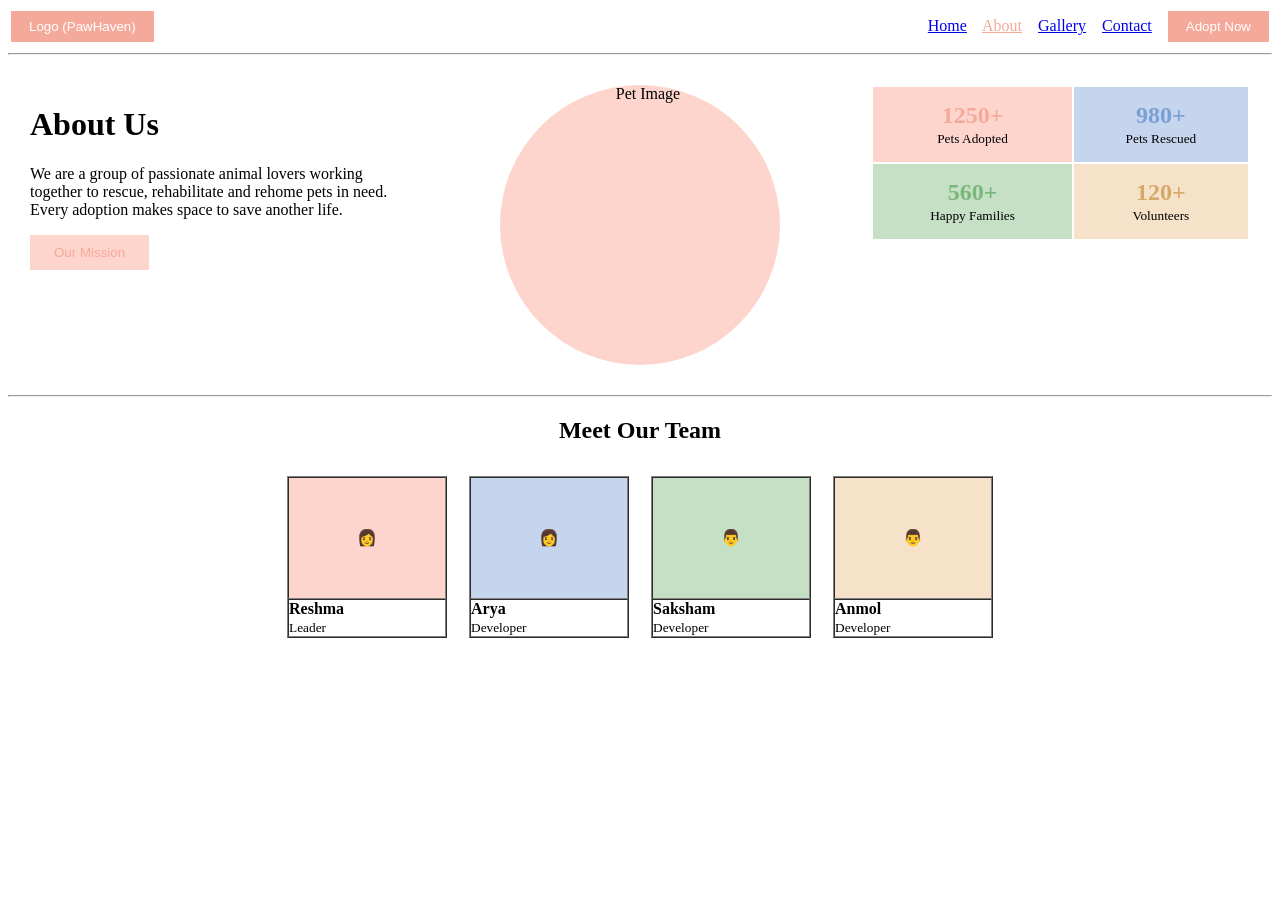
==== about.html @ 7b55bd66 "Created about us page HTML structure and built navigation bar" ====
<!DOCTYPE html>
<html lang="en">
<head>
  <title>PawHaven - About Us</title>
  
</head>
<body>

  <table width="100%" border="0">
    <tr>
      <td><button style="background:#f5a99a;color:white;border:none;padding:8px 18px;">Logo (PawHaven)</button></td>
      <td align="right">
        <a href="#">Home</a> &nbsp;&nbsp;
        <a href="#" style="color:#f5a99a;">About</a> &nbsp;&nbsp;
        <a href="#">Gallery</a> &nbsp;&nbsp;
        <a href="#">Contact</a> &nbsp;&nbsp;
        <button style="background:#f5a99a;color:white;border:none;padding:8px 18px;">Adopt Now</button>
      </td>
    </tr>
  </table>

  <hr>

  <table width="100%" border="0" cellpadding="20">
    <tr valign="top">

      <td width="33%">
        <h1>About Us</h1>
        <p>We are a group of passionate animal lovers working together to rescue, rehabilitate and rehome pets in need. Every adoption makes space to save another life.</p>
        <button style="background:#fdd5cc;color:#f5a99a;border:none;padding:10px 24px;">Our Mission</button>
      </td>

      <td width="33%" align="center">
        <img src="" alt="Pet Image" width="280" height="280"
          style="border-radius:50%;background:#fdd5cc;display:block;">
      </td>

      <td width="33%">
        <table width="100%" cellpadding="15">
          <tr>
            <td bgcolor="#fdd5cc" align="center">
              <h2 style="color:#f5a99a;margin:0;">1250+</h2>
              <small>Pets Adopted</small>
            </td>
            <td bgcolor="#c5d5ee" align="center">
              <h2 style="color:#7a9fd4;margin:0;">980+</h2>
              <small>Pets Rescued</small>
            </td>
          </tr>
          <tr>
            <td bgcolor="#c5e0c5" align="center">
              <h2 style="color:#7ab87a;margin:0;">560+</h2>
              <small>Happy Families</small>
            </td>
            <td bgcolor="#f5e2c8" align="center">
              <h2 style="color:#d4a96a;margin:0;">120+</h2>
              <small>Volunteers</small>
            </td>
          </tr>
        </table>
      </td>

    </tr>
  </table>

  <hr>

  <h2 align="center">Meet Our Team</h2>
  <table align="center" border="0" cellpadding="10">
    <tr valign="top">

      <td>
        <table border="1" cellpadding="0" cellspacing="0" width="160">
          <tr><td bgcolor="#fdd5cc" height="120" align="center">👩</td></tr>
          <tr><td padding="10"><b>Reshma</b><br><small>Leader</small></td></tr>
        </table>
      </td>

      <td>
        <table border="1" cellpadding="0" cellspacing="0" width="160">
          <tr><td bgcolor="#c5d5ee" height="120" align="center">👩</td></tr>
          <tr><td><b>Arya</b><br><small>Developer</small></td></tr>
        </table>
      </td>

      <td>
        <table border="1" cellpadding="0" cellspacing="0" width="160">
          <tr><td bgcolor="#c5e0c5" height="120" align="center">👨</td></tr>
          <tr><td><b>Saksham</b><br><small>Developer</small></td></tr>
        </table>
      </td>

      <td>
        <table border="1" cellpadding="0" cellspacing="0" width="160">
          <tr><td bgcolor="#f5e2c8" height="120" align="center">👨</td></tr>
          <tr><td><b>Anmol</b><br><small>Developer</small></td></tr>
        </table>
      </td>

    </tr>
  </table>

</body>
</html>
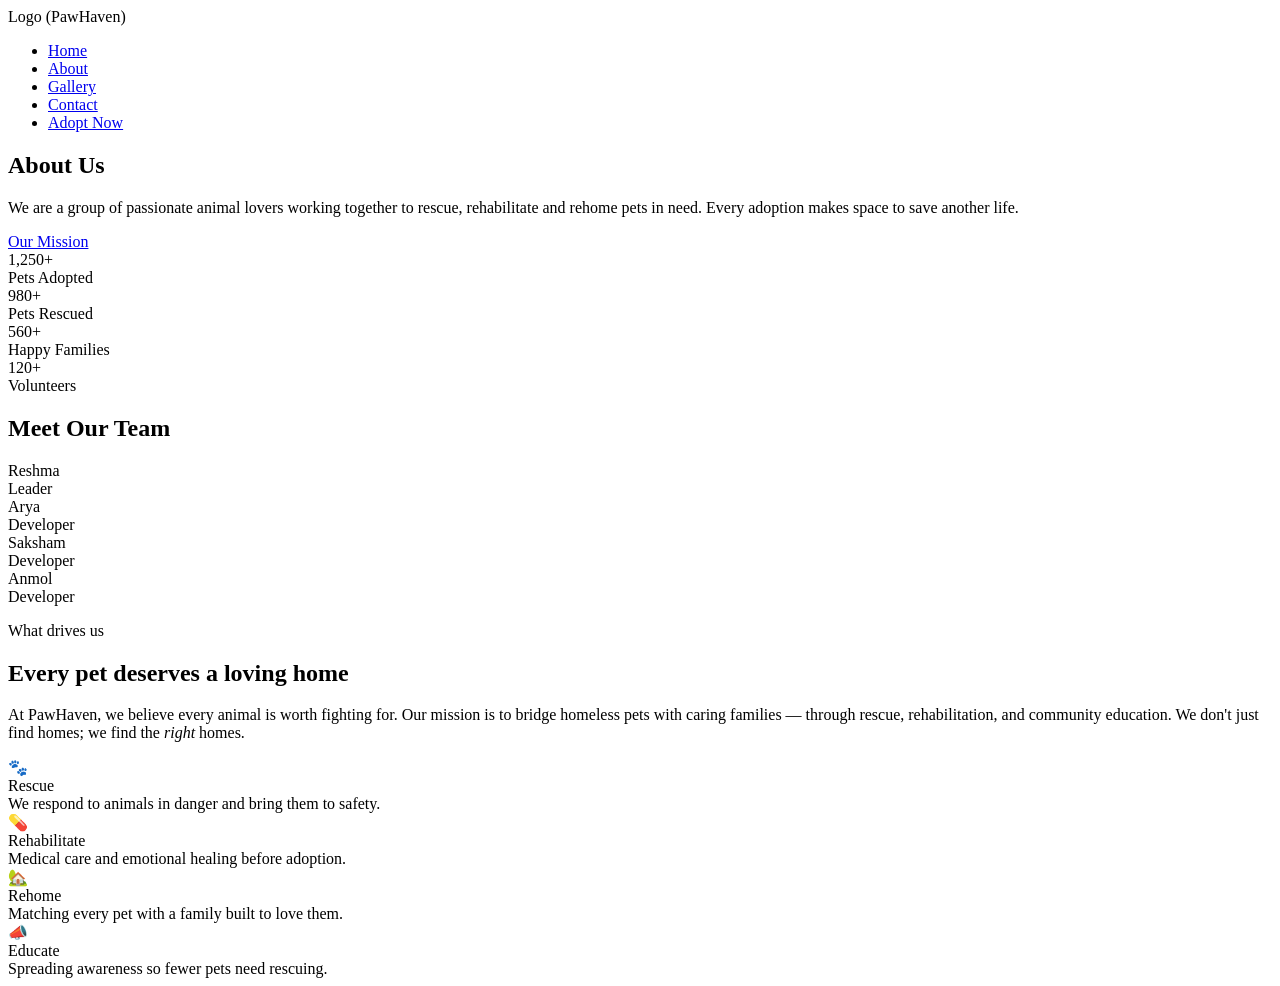
==== commit 83f58138: "made html page structure and css layout" ====
--- a/about.html
+++ b/about.html
@@ -1,104 +1,87 @@
 <!DOCTYPE html>
 <html lang="en">
 <head>
-  <title>PawHaven - About Us</title>
-  
+  <meta charset="UTF-8" />
+  <meta name="viewport" content="width=device-width, initial-scale=1.0"/>
+  <title>PawHaven – About Us</title>
+  <link href="https://fonts.googleapis.com/css2?family=Inter:wght@400;500;600&family=Playfair+Display:wght@700&display=swap" rel="stylesheet"/>
+  <link rel="stylesheet" href="css/ABOUT.css"/>
 </head>
 <body>
 
-  <table width="100%" border="0">
-    <tr>
-      <td><button style="background:#f5a99a;color:white;border:none;padding:8px 18px;">Logo (PawHaven)</button></td>
-      <td align="right">
-        <a href="#">Home</a> &nbsp;&nbsp;
-        <a href="#" style="color:#f5a99a;">About</a> &nbsp;&nbsp;
-        <a href="#">Gallery</a> &nbsp;&nbsp;
-        <a href="#">Contact</a> &nbsp;&nbsp;
-        <button style="background:#f5a99a;color:white;border:none;padding:8px 18px;">Adopt Now</button>
-      </td>
-    </tr>
-  </table>
+<nav>
+  <span class="logo">Logo (PawHaven)</span>
+  <ul class="nav-links">
+    <li><a href="#">Home</a></li>
+    <li><a href="#" class="active">About</a></li>
+    <li><a href="#">Gallery</a></li>
+    <li><a href="#">Contact</a></li>
+    <li><a href="#" class="btn">Adopt Now</a></li>
+  </ul>
+</nav>
 
-  <hr>
+<section class="hero">
+  <div>
+    <h1>About Us</h1>
+    <p>We are a group of passionate animal lovers working together to rescue, rehabilitate and rehome pets in need. Every adoption makes space to save another life.</p>
+    <a href="#mission" class="btn">Our Mission</a>
+  </div>
 
-  <table width="100%" border="0" cellpadding="20">
-    <tr valign="top">
+  <div class="circle"></div>
 
-      <td width="33%">
-        <h1>About Us</h1>
-        <p>We are a group of passionate animal lovers working together to rescue, rehabilitate and rehome pets in need. Every adoption makes space to save another life.</p>
-        <button style="background:#fdd5cc;color:#f5a99a;border:none;padding:10px 24px;">Our Mission</button>
-      </td>
+  <div class="stats" id="stats">
+    <div class="stat s-pink"><div class="num" data-target="1250">0+</div><div class="lbl">Pets Adopted</div></div>
+    <div class="stat s-blue"><div class="num" data-target="980">0+</div><div class="lbl">Pets Rescued</div></div>
+    <div class="stat s-green"><div class="num" data-target="560">0+</div><div class="lbl">Happy Families</div></div>
+    <div class="stat s-sand"><div class="num" data-target="120">0+</div><div class="lbl">Volunteers</div></div>
+  </div>
+</section>
 
-      <td width="33%" align="center">
-        <img src="" alt="Pet Image" width="280" height="280"
-          style="border-radius:50%;background:#fdd5cc;display:block;">
-      </td>
+<section class="team">
+  <h2>Meet Our Team</h2>
+  <div class="team-grid">
+    <div class="card"><div class="av av-pink"></div><div class="info"><div class="name">Reshma</div><div class="role">Leader</div></div></div>
+    <div class="card"><div class="av av-blue"></div><div class="info"><div class="name">Arya</div><div class="role">Developer</div></div></div>
+    <div class="card"><div class="av av-green"></div><div class="info"><div class="name">Saksham</div><div class="role">Developer</div></div></div>
+    <div class="card"><div class="av av-sand"></div><div class="info"><div class="name">Anmol</div><div class="role">Developer</div></div></div>
+  </div>
+</section>
 
-      <td width="33%">
-        <table width="100%" cellpadding="15">
-          <tr>
-            <td bgcolor="#fdd5cc" align="center">
-              <h2 style="color:#f5a99a;margin:0;">1250+</h2>
-              <small>Pets Adopted</small>
-            </td>
-            <td bgcolor="#c5d5ee" align="center">
-              <h2 style="color:#7a9fd4;margin:0;">980+</h2>
-              <small>Pets Rescued</small>
-            </td>
-          </tr>
-          <tr>
-            <td bgcolor="#c5e0c5" align="center">
-              <h2 style="color:#7ab87a;margin:0;">560+</h2>
-              <small>Happy Families</small>
-            </td>
-            <td bgcolor="#f5e2c8" align="center">
-              <h2 style="color:#d4a96a;margin:0;">120+</h2>
-              <small>Volunteers</small>
-            </td>
-          </tr>
-        </table>
-      </td>
+<section id="mission">
+  <p class="eye">What drives us</p>
+  <h2>Every pet deserves a loving home</h2>
+  <p>At PawHaven, we believe every animal is worth fighting for. Our mission is to bridge homeless pets with caring families — through rescue, rehabilitation, and community education. We don't just find homes; we find the <em>right</em> homes.</p>
+  <div class="pillars">
+    <div class="pillar"><div class="icon">🐾</div><div class="ptitle">Rescue</div><div class="pdesc">We respond to animals in danger and bring them to safety.</div></div>
+    <div class="pillar"><div class="icon">💊</div><div class="ptitle">Rehabilitate</div><div class="pdesc">Medical care and emotional healing before adoption.</div></div>
+    <div class="pillar"><div class="icon">🏡</div><div class="ptitle">Rehome</div><div class="pdesc">Matching every pet with a family built to love them.</div></div>
+    <div class="pillar"><div class="icon">📣</div><div class="ptitle">Educate</div><div class="pdesc">Spreading awareness so fewer pets need rescuing.</div></div>
+  </div>
+</section>
 
-    </tr>
-  </table>
+<script>
+  let done = false;
+  new IntersectionObserver(([e]) => {
+    if (!e.isIntersecting || done) return;
+    done = true;
+    document.querySelectorAll('.num[data-target]').forEach((el, i) => {
+      const target = +el.dataset.target;
+      setTimeout(() => {
+        const t0 = performance.now();
+        (function tick(now) {
+          const p = Math.min((now - t0) / 1400, 1);
+          el.textContent = Math.round((1 - Math.pow(1 - p, 4)) * target).toLocaleString() + '+';
+          if (p < 1) requestAnimationFrame(tick);
+        })(t0);
+      }, i * 120);
+    });
+  }, { threshold: 0.3 }).observe(document.getElementById('stats'));
 
-  <hr>
-
-  <h2 align="center">Meet Our Team</h2>
-  <table align="center" border="0" cellpadding="10">
-    <tr valign="top">
-
-      <td>
-        <table border="1" cellpadding="0" cellspacing="0" width="160">
-          <tr><td bgcolor="#fdd5cc" height="120" align="center">👩</td></tr>
-          <tr><td padding="10"><b>Reshma</b><br><small>Leader</small></td></tr>
-        </table>
-      </td>
-
-      <td>
-        <table border="1" cellpadding="0" cellspacing="0" width="160">
-          <tr><td bgcolor="#c5d5ee" height="120" align="center">👩</td></tr>
-          <tr><td><b>Arya</b><br><small>Developer</small></td></tr>
-        </table>
-      </td>
-
-      <td>
-        <table border="1" cellpadding="0" cellspacing="0" width="160">
-          <tr><td bgcolor="#c5e0c5" height="120" align="center">👨</td></tr>
-          <tr><td><b>Saksham</b><br><small>Developer</small></td></tr>
-        </table>
-      </td>
-
-      <td>
-        <table border="1" cellpadding="0" cellspacing="0" width="160">
-          <tr><td bgcolor="#f5e2c8" height="120" align="center">👨</td></tr>
-          <tr><td><b>Anmol</b><br><small>Developer</small></td></tr>
-        </table>
-      </td>
-
-    </tr>
-  </table>
+  document.querySelector('a[href="#mission"]').onclick = e => {
+    e.preventDefault();
+    document.getElementById('mission').scrollIntoView({ behavior: 'smooth' });
+  };
+</script>
 
 </body>
 </html>
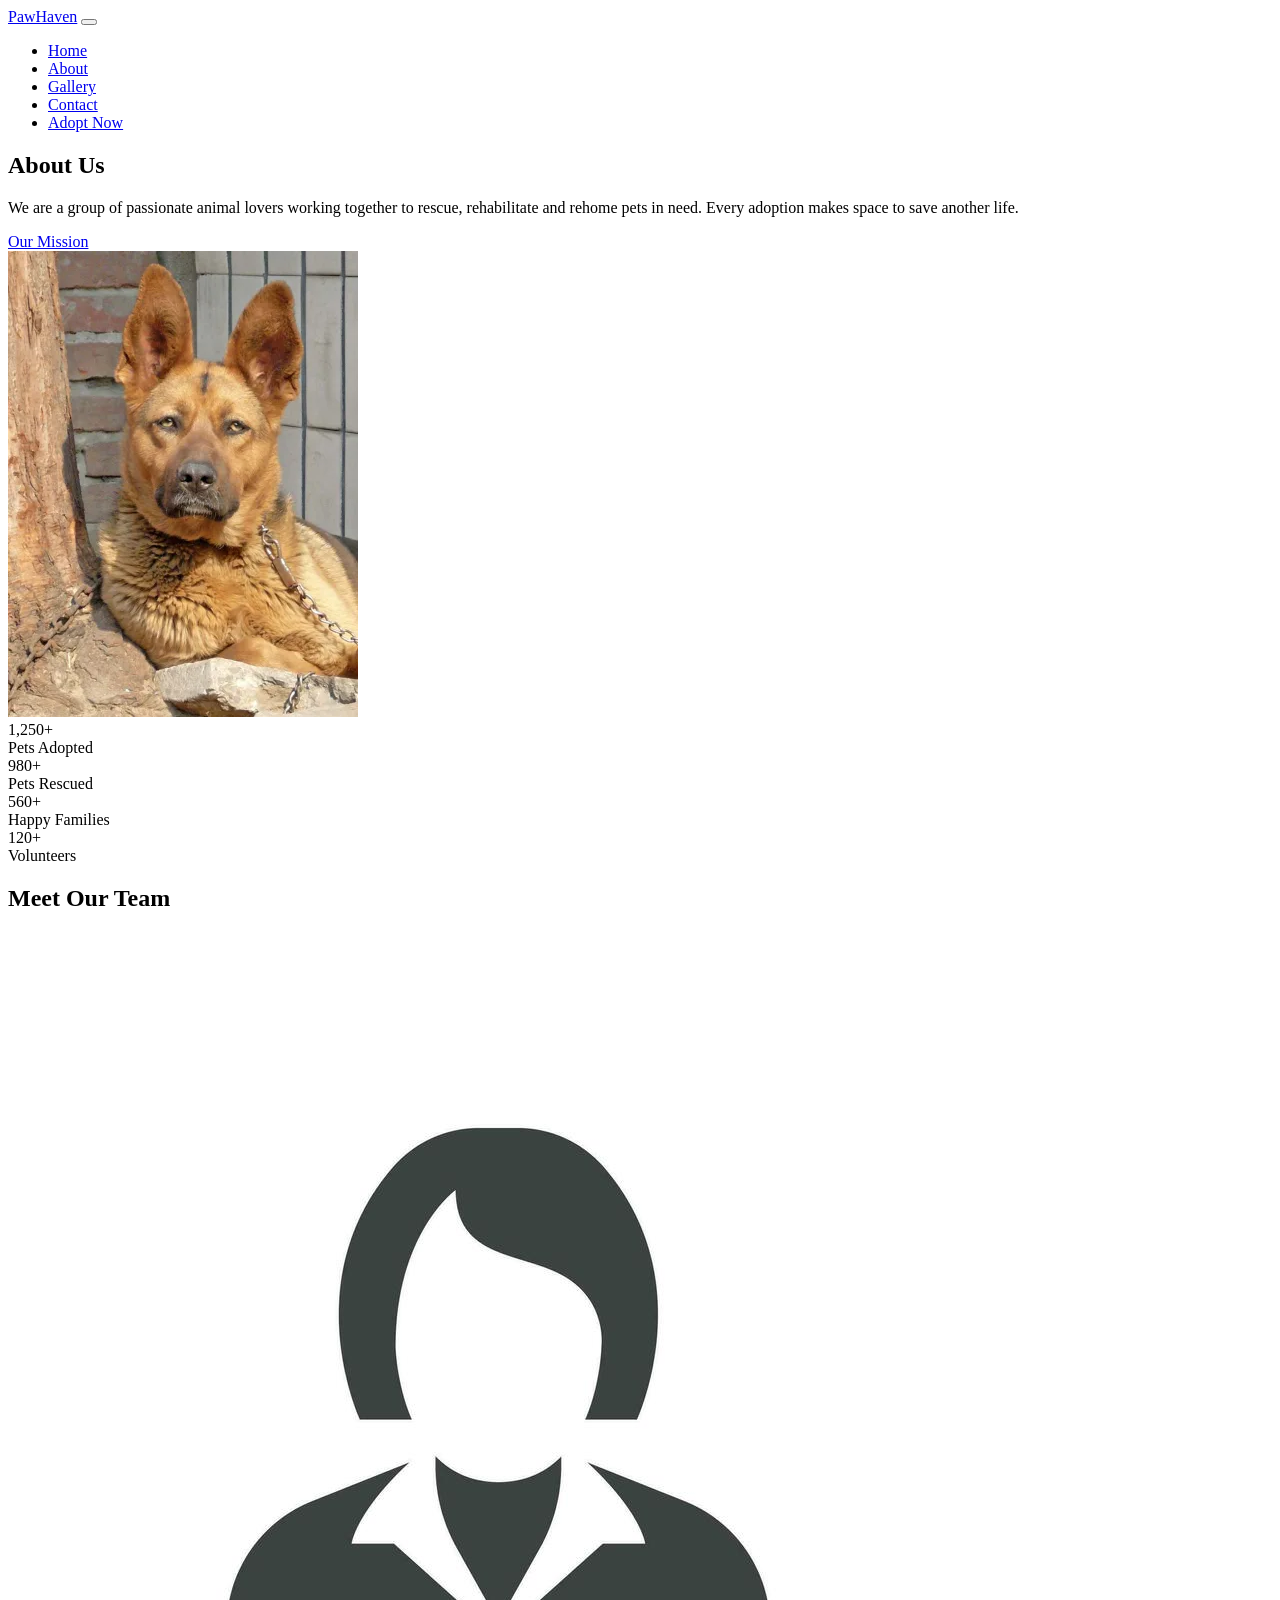
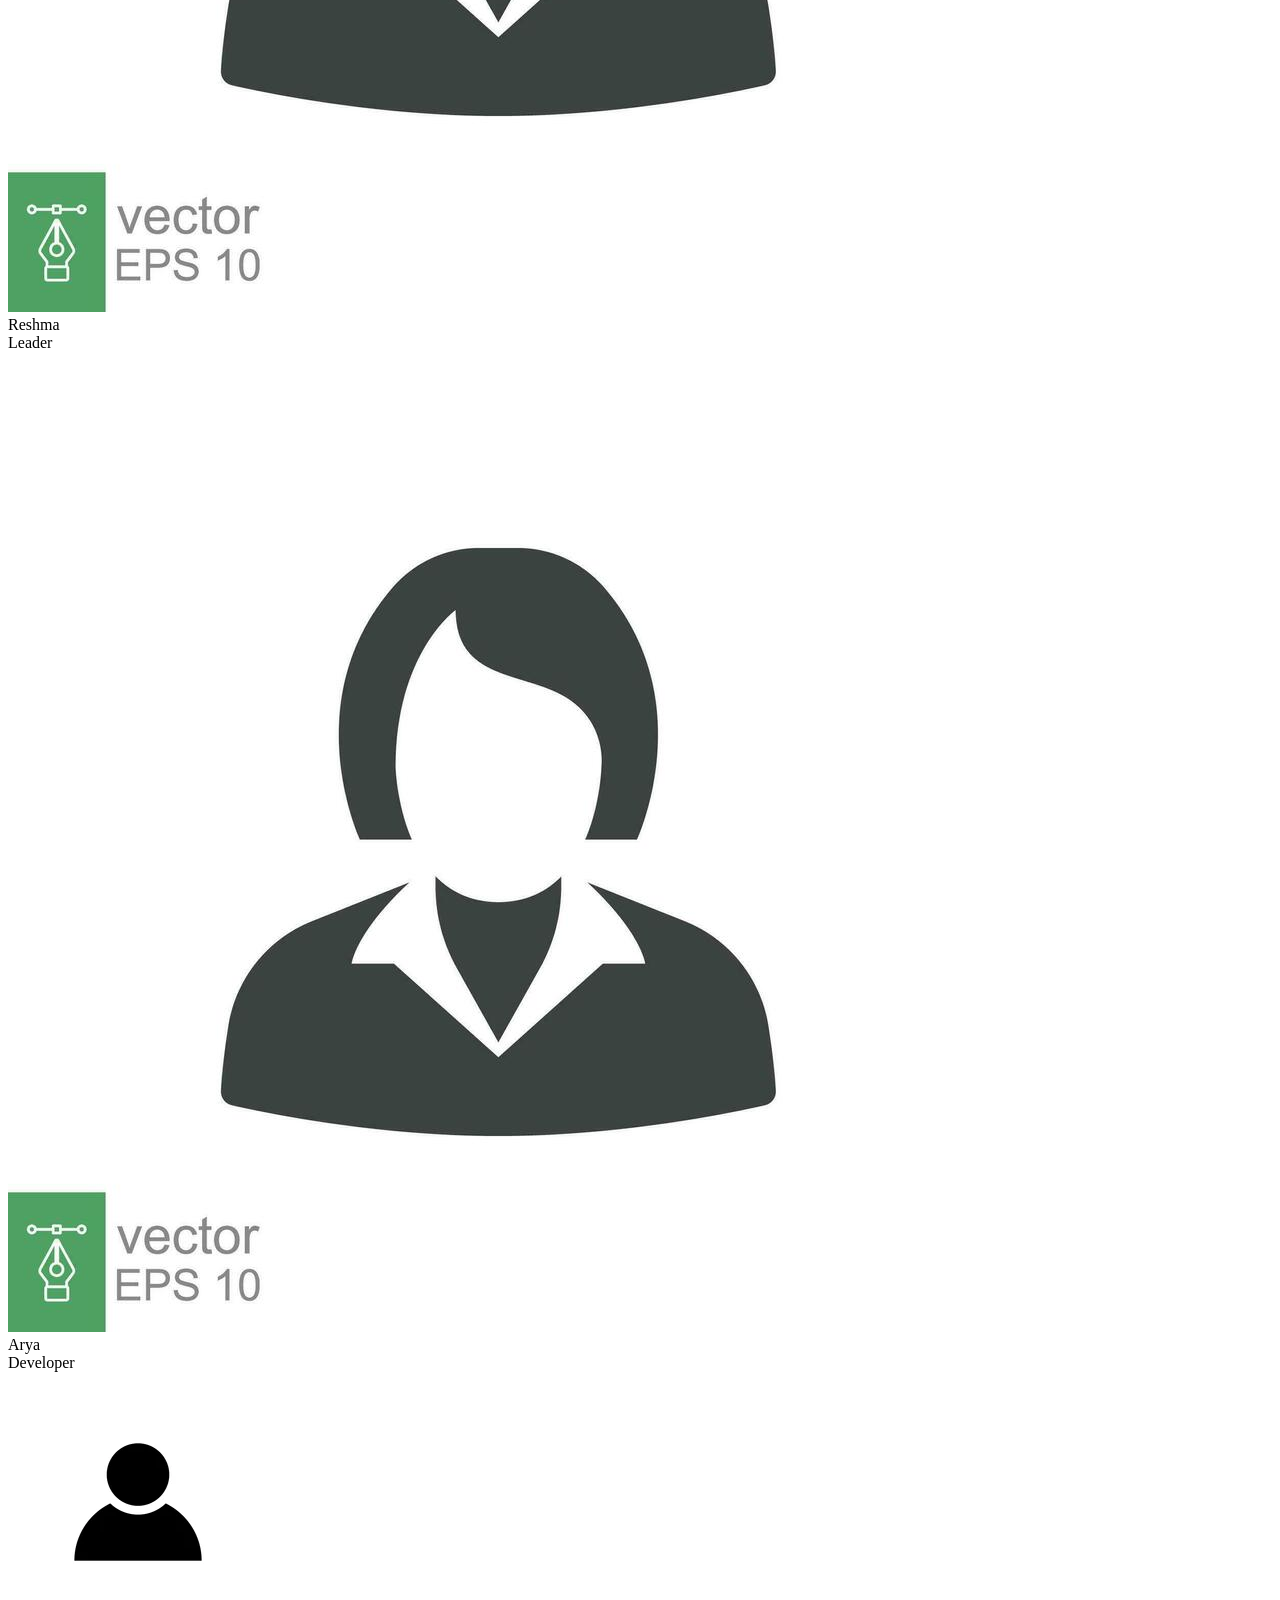
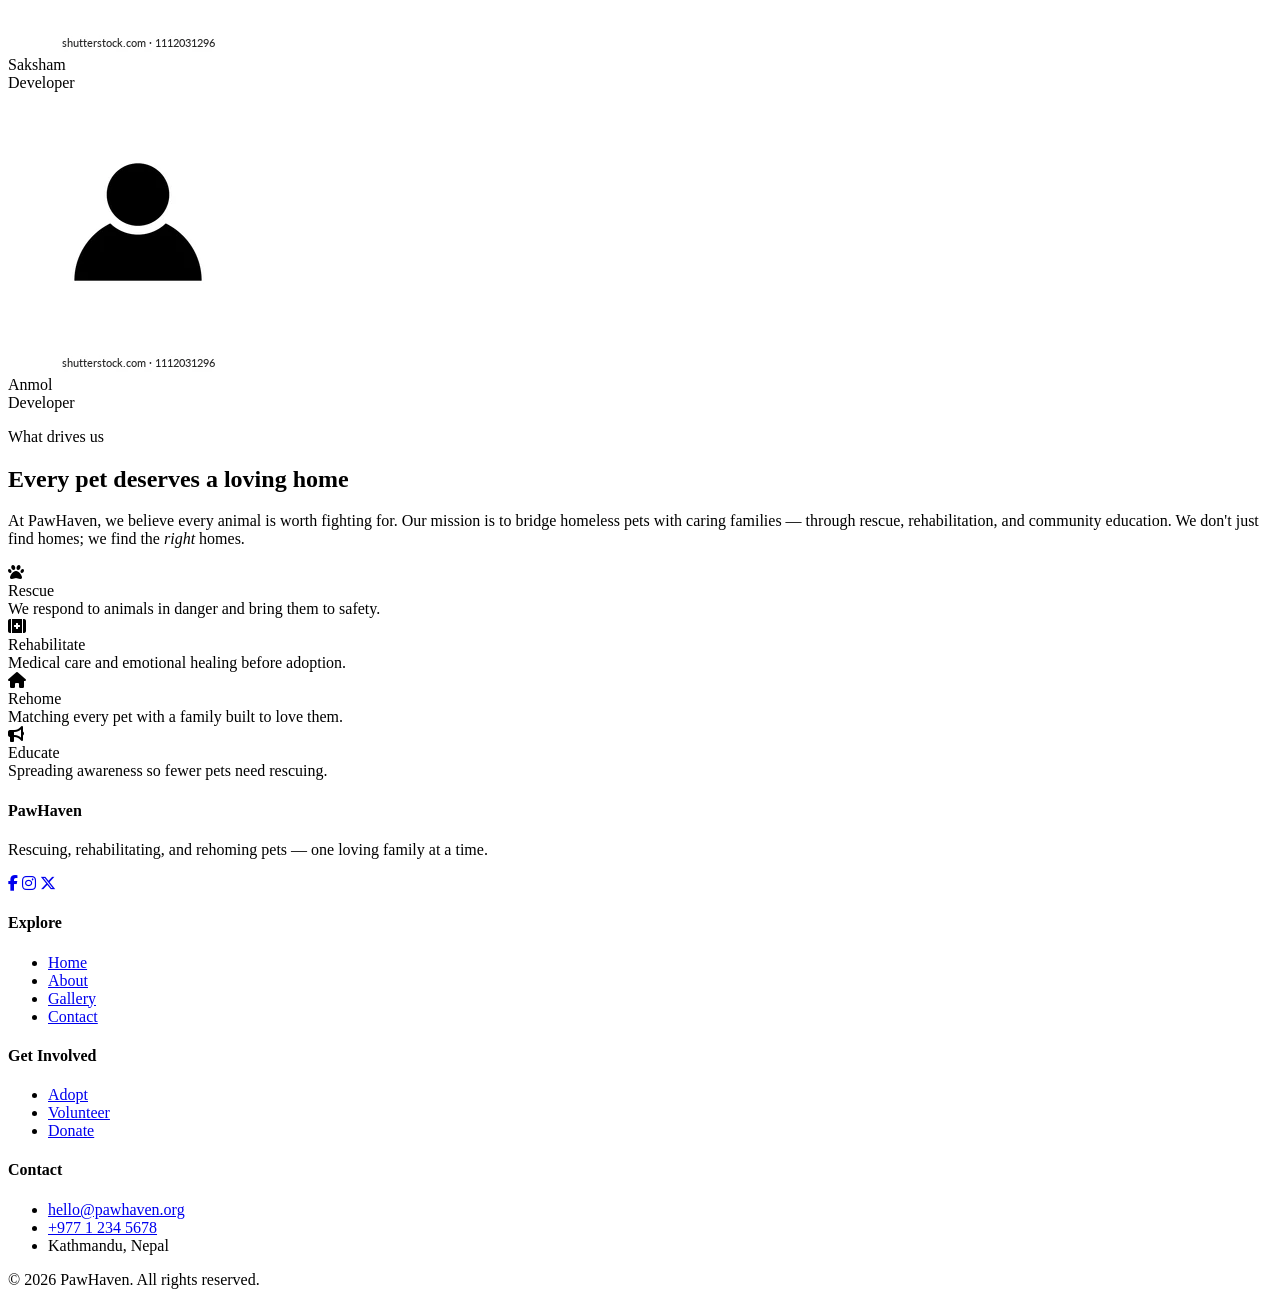
==== commit 09607151: "resolve merge,add about page updates" ====
--- a/about.html
+++ b/about.html
@@ -5,20 +5,30 @@
   <meta name="viewport" content="width=device-width, initial-scale=1.0"/>
   <title>PawHaven – About Us</title>
   <link href="https://fonts.googleapis.com/css2?family=Inter:wght@400;500;600&family=Playfair+Display:wght@700&display=swap" rel="stylesheet"/>
+  <link rel="stylesheet" href="https://cdnjs.cloudflare.com/ajax/libs/font-awesome/6.5.1/css/all.min.css"/>
+  <link rel="stylesheet" href="css/nav-footer.css"/>
   <link rel="stylesheet" href="css/ABOUT.css"/>
 </head>
 <body>
 
+<!-- ============ SHARED NAV (same markup on every page) ============ -->
 <nav>
-  <span class="logo">Logo (PawHaven)</span>
+  <a href="index.html" class="logo">PawHaven</a>
+
+  <button class="nav-toggle" aria-label="Toggle menu" aria-expanded="false">
+    <span></span><span></span><span></span>
+  </button>
+
   <ul class="nav-links">
-    <li><a href="#">Home</a></li>
-    <li><a href="#" class="active">About</a></li>
-    <li><a href="#">Gallery</a></li>
-    <li><a href="#">Contact</a></li>
-    <li><a href="#" class="btn">Adopt Now</a></li>
+    <li><a href="index.html">Home</a></li>
+    <li><a href="about.html" class="active">About</a></li>
+    <li><a href="gallery.html">Gallery</a></li>
+    <li><a href="contact.html">Contact</a></li>
+    <li><a href="adopt.html" class="btn">Adopt Now</a></li>
   </ul>
 </nav>
+
+
 
 <section class="hero">
   <div>
@@ -27,7 +37,7 @@
     <a href="#mission" class="btn">Our Mission</a>
   </div>
 
-  <div class="circle"></div>
+  <img class="hero-photo" src="images/dog.jpg" alt="Rescued dog smiling at the camera"/>
 
   <div class="stats" id="stats">
     <div class="stat s-pink"><div class="num" data-target="1250">0+</div><div class="lbl">Pets Adopted</div></div>
@@ -40,10 +50,10 @@
 <section class="team">
   <h2>Meet Our Team</h2>
   <div class="team-grid">
-    <div class="card"><div class="av av-pink"></div><div class="info"><div class="name">Reshma</div><div class="role">Leader</div></div></div>
-    <div class="card"><div class="av av-blue"></div><div class="info"><div class="name">Arya</div><div class="role">Developer</div></div></div>
-    <div class="card"><div class="av av-green"></div><div class="info"><div class="name">Saksham</div><div class="role">Developer</div></div></div>
-    <div class="card"><div class="av av-sand"></div><div class="info"><div class="name">Anmol</div><div class="role">Developer</div></div></div>
+    <div class="card"><img class="av" src="images/profile2.jpg" alt="Reshma"/><div class="info"><div class="name">Reshma</div><div class="role">Leader</div></div></div>
+    <div class="card"><img class="av" src="images/profile2.jpg" alt="Arya"/><div class="info"><div class="name">Arya</div><div class="role">Developer</div></div></div>
+    <div class="card"><img class="av" src="images/PROFILE.jpg" alt="Saksham"/><div class="info"><div class="name">Saksham</div><div class="role">Developer</div></div></div>
+    <div class="card"><img class="av" src="images/PROFILE.jpg" alt="Anmol"/><div class="info"><div class="name">Anmol</div><div class="role">Developer</div></div></div>
   </div>
 </section>
 
@@ -52,36 +62,56 @@
   <h2>Every pet deserves a loving home</h2>
   <p>At PawHaven, we believe every animal is worth fighting for. Our mission is to bridge homeless pets with caring families — through rescue, rehabilitation, and community education. We don't just find homes; we find the <em>right</em> homes.</p>
   <div class="pillars">
-    <div class="pillar"><div class="icon">🐾</div><div class="ptitle">Rescue</div><div class="pdesc">We respond to animals in danger and bring them to safety.</div></div>
-    <div class="pillar"><div class="icon">💊</div><div class="ptitle">Rehabilitate</div><div class="pdesc">Medical care and emotional healing before adoption.</div></div>
-    <div class="pillar"><div class="icon">🏡</div><div class="ptitle">Rehome</div><div class="pdesc">Matching every pet with a family built to love them.</div></div>
-    <div class="pillar"><div class="icon">📣</div><div class="ptitle">Educate</div><div class="pdesc">Spreading awareness so fewer pets need rescuing.</div></div>
+    <div class="pillar"><div class="icon"><i class="fa-solid fa-paw"></i></div><div class="ptitle">Rescue</div><div class="pdesc">We respond to animals in danger and bring them to safety.</div></div>
+    <div class="pillar"><div class="icon"><i class="fa-solid fa-kit-medical"></i></div><div class="ptitle">Rehabilitate</div><div class="pdesc">Medical care and emotional healing before adoption.</div></div>
+    <div class="pillar"><div class="icon"><i class="fa-solid fa-house"></i></div><div class="ptitle">Rehome</div><div class="pdesc">Matching every pet with a family built to love them.</div></div>
+    <div class="pillar"><div class="icon"><i class="fa-solid fa-bullhorn"></i></div><div class="ptitle">Educate</div><div class="pdesc">Spreading awareness so fewer pets need rescuing.</div></div>
   </div>
 </section>
 
-<script>
-  let done = false;
-  new IntersectionObserver(([e]) => {
-    if (!e.isIntersecting || done) return;
-    done = true;
-    document.querySelectorAll('.num[data-target]').forEach((el, i) => {
-      const target = +el.dataset.target;
-      setTimeout(() => {
-        const t0 = performance.now();
-        (function tick(now) {
-          const p = Math.min((now - t0) / 1400, 1);
-          el.textContent = Math.round((1 - Math.pow(1 - p, 4)) * target).toLocaleString() + '+';
-          if (p < 1) requestAnimationFrame(tick);
-        })(t0);
-      }, i * 120);
-    });
-  }, { threshold: 0.3 }).observe(document.getElementById('stats'));
+<footer class="site-footer">
+  <div class="footer-inner">
+    <div>
+      <h4>PawHaven</h4>
+      <p>Rescuing, rehabilitating, and rehoming pets — one loving family at a time.</p>
+      <div class="footer-social">
+        <a href="#" aria-label="Facebook"><i class="fa-brands fa-facebook-f"></i></a>
+        <a href="#" aria-label="Instagram"><i class="fa-brands fa-instagram"></i></a>
+        <a href="#" aria-label="Twitter / X"><i class="fa-brands fa-x-twitter"></i></a>
+      </div>
+    </div>
+    <div>
+      <h4>Explore</h4>
+      <ul class="footer-links">
+        <li><a href="index.html">Home</a></li>
+        <li><a href="about.html">About</a></li>
+        <li><a href="gallery.html">Gallery</a></li>
+        <li><a href="contact.html">Contact</a></li>
+      </ul>
+    </div>
+    <div>
+      <h4>Get Involved</h4>
+      <ul class="footer-links">
+        <li><a href="adopt.html">Adopt</a></li>
+        <li><a href="volunteer.html">Volunteer</a></li>
+        <li><a href="donate.html">Donate</a></li>
+      </ul>
+    </div>
+    <div>
+      <h4>Contact</h4>
+      <ul class="footer-links">
+        <li><a href="mailto:hello@pawhaven.org">hello@pawhaven.org</a></li>
+        <li><a href="tel:+9771234567">+977 1 234 5678</a></li>
+        <li>Kathmandu, Nepal</li>
+      </ul>
+    </div>
+  </div>
+  <div class="footer-bottom">
+    &copy; <span id="year"></span> PawHaven. All rights reserved.
+  </div>
+</footer>
 
-  document.querySelector('a[href="#mission"]').onclick = e => {
-    e.preventDefault();
-    document.getElementById('mission').scrollIntoView({ behavior: 'smooth' });
-  };
-</script>
-
+<script src="js/about.js"></script>
+<script>document.getElementById('year').textContent = new Date().getFullYear();</script>
 </body>
 </html>
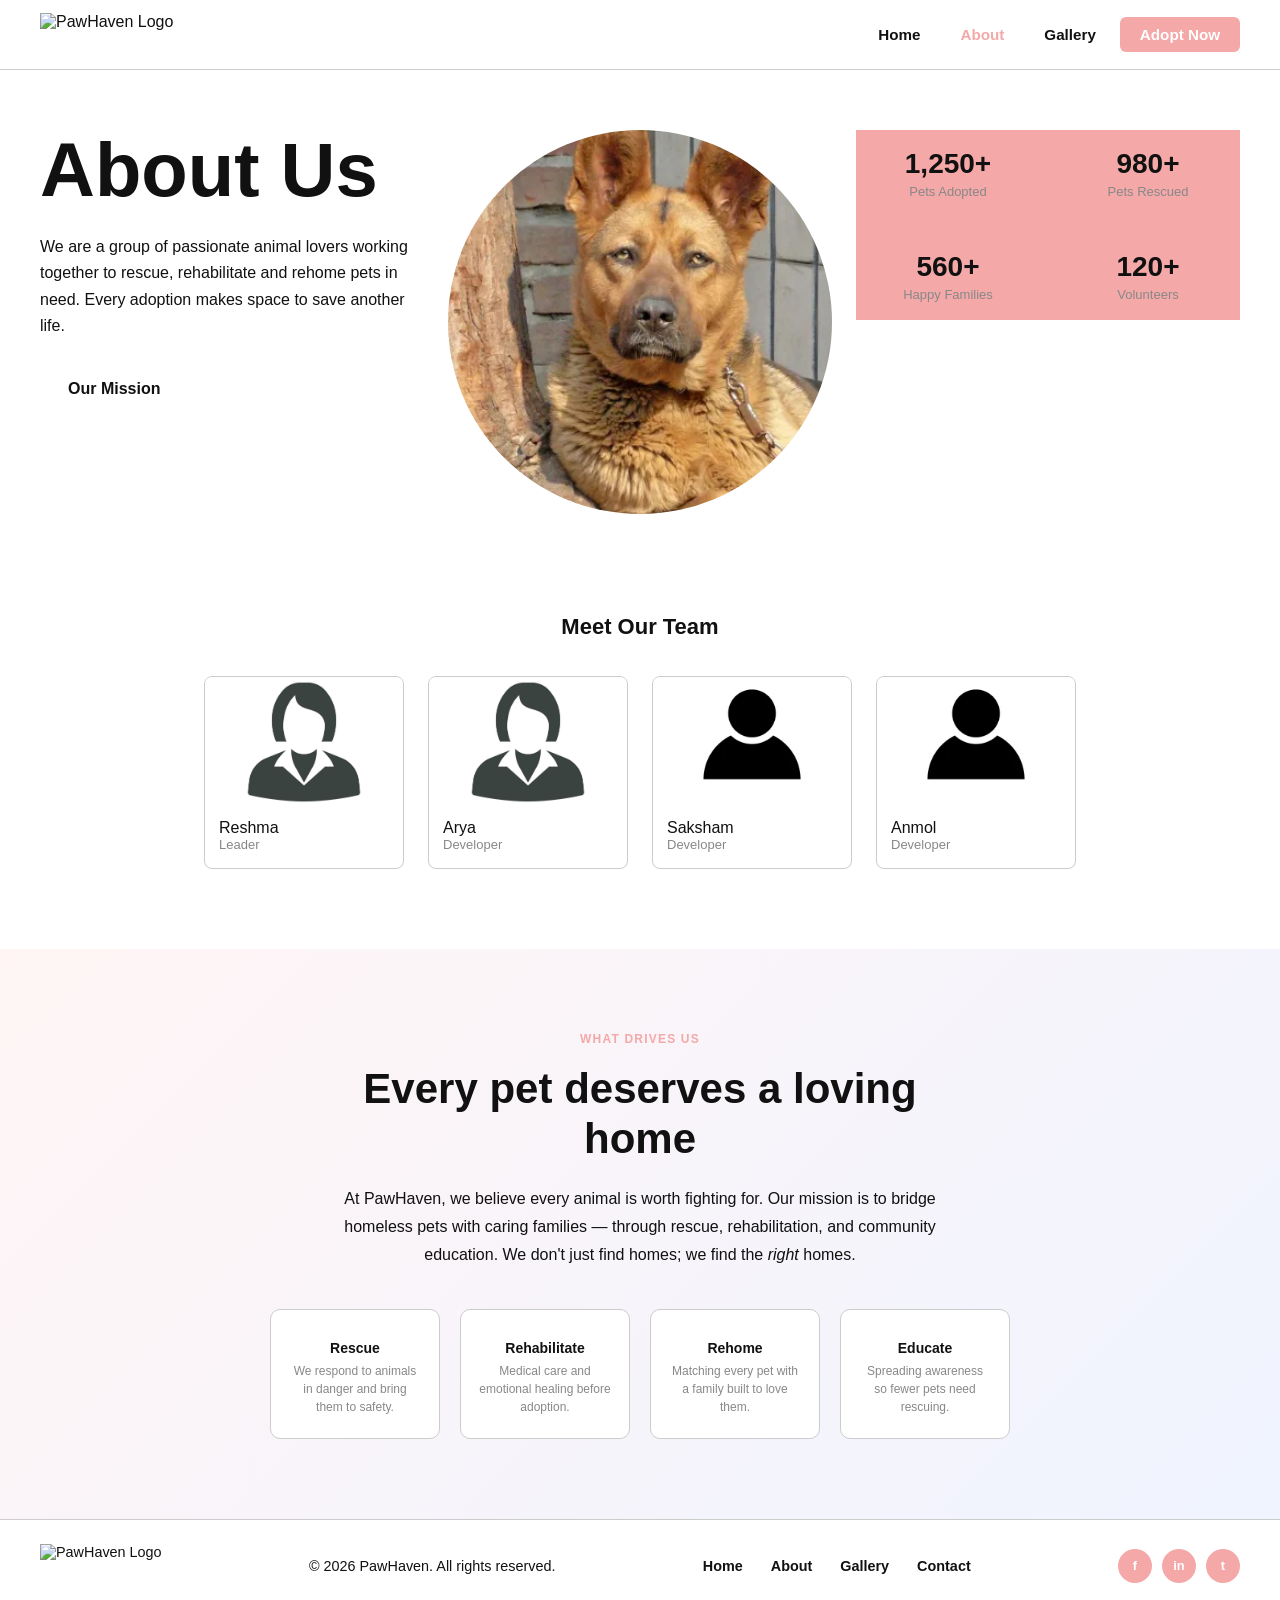
==== commit 50594ad1: "fix(about): remove redundant nav, footer, reset CSS and dead JS functions - delete nav-toggle, site-" ====
--- a/about.html
+++ b/about.html
@@ -4,29 +4,29 @@
   <meta charset="UTF-8" />
   <meta name="viewport" content="width=device-width, initial-scale=1.0"/>
   <title>PawHaven – About Us</title>
-  <link href="https://fonts.googleapis.com/css2?family=Inter:wght@400;500;600&family=Playfair+Display:wght@700&display=swap" rel="stylesheet"/>
-  <link rel="stylesheet" href="https://cdnjs.cloudflare.com/ajax/libs/font-awesome/6.5.1/css/all.min.css"/>
-  <link rel="stylesheet" href="css/nav-footer.css"/>
-  <link rel="stylesheet" href="css/ABOUT.css"/>
+  <link rel = "stylesheet" href = "css/style.css">
+  <link rel="stylesheet" href="css/about.css"/>
 </head>
 <body>
 
-<!-- ============ SHARED NAV (same markup on every page) ============ -->
-<nav>
-  <a href="index.html" class="logo">PawHaven</a>
-
-  <button class="nav-toggle" aria-label="Toggle menu" aria-expanded="false">
-    <span></span><span></span><span></span>
-  </button>
-
-  <ul class="nav-links">
-    <li><a href="index.html">Home</a></li>
-    <li><a href="about.html" class="active">About</a></li>
-    <li><a href="gallery.html">Gallery</a></li>
-    <li><a href="contact.html">Contact</a></li>
-    <li><a href="adopt.html" class="btn">Adopt Now</a></li>
-  </ul>
-</nav>
+ <header>
+        <nav class="navbar">
+            <a href="index.html" class="logo">
+                <img src = "images/PawHavenLogo.png" alt = "PawHaven Logo">
+            </a>
+            <button class="hamburger" aria-label="Toggle navigation">
+                <span></span>
+                <span></span>
+                <span></span>
+            </button>
+            <ul class="nav-links">
+                <li><a href="index.html">Home</a></li>
+                <li><a href="about.html">About</a></li>
+                <li><a href="gallery.html">Gallery</a></li>
+                <li><a href="contact.html" class="btn-adopt">Adopt Now</a></li>
+            </ul>
+        </nav>
+    </header>
 
 
 
@@ -69,49 +69,28 @@
   </div>
 </section>
 
-<footer class="site-footer">
-  <div class="footer-inner">
-    <div>
-      <h4>PawHaven</h4>
-      <p>Rescuing, rehabilitating, and rehoming pets — one loving family at a time.</p>
-      <div class="footer-social">
-        <a href="#" aria-label="Facebook"><i class="fa-brands fa-facebook-f"></i></a>
-        <a href="#" aria-label="Instagram"><i class="fa-brands fa-instagram"></i></a>
-        <a href="#" aria-label="Twitter / X"><i class="fa-brands fa-x-twitter"></i></a>
-      </div>
-    </div>
-    <div>
-      <h4>Explore</h4>
-      <ul class="footer-links">
-        <li><a href="index.html">Home</a></li>
-        <li><a href="about.html">About</a></li>
-        <li><a href="gallery.html">Gallery</a></li>
-        <li><a href="contact.html">Contact</a></li>
-      </ul>
-    </div>
-    <div>
-      <h4>Get Involved</h4>
-      <ul class="footer-links">
-        <li><a href="adopt.html">Adopt</a></li>
-        <li><a href="volunteer.html">Volunteer</a></li>
-        <li><a href="donate.html">Donate</a></li>
-      </ul>
-    </div>
-    <div>
-      <h4>Contact</h4>
-      <ul class="footer-links">
-        <li><a href="mailto:hello@pawhaven.org">hello@pawhaven.org</a></li>
-        <li><a href="tel:+9771234567">+977 1 234 5678</a></li>
-        <li>Kathmandu, Nepal</li>
-      </ul>
-    </div>
-  </div>
-  <div class="footer-bottom">
-    &copy; <span id="year"></span> PawHaven. All rights reserved.
-  </div>
-</footer>
+    <footer class="footer">
+        <a href="index.html" class="logo">
+            <img src="images/PawHavenLogo.png" alt="PawHaven Logo">
+        </a>
+        <p>&copy; 2026 PawHaven. All rights reserved.</p>
+
+        <ul class="footer-links">
+            <li><a href="index.html">Home</a></li>
+            <li><a href="about.html">About</a></li>
+            <li><a href="gallery.html">Gallery</a></li>
+            <li><a href="contact.html">Contact</a></li>
+        </ul>
+
+        <div class="footer-social">
+            <a href="#" aria-label="Facebook"> f</a>
+            <a href="#" aria-label="Instagram"> in</a>
+            <a href="#" aria-label="Twitter"> t</a>
+        </div>
+    </footer>
 
 <script src="js/about.js"></script>
+<script src = "js/main.js"></script>
 <script>document.getElementById('year').textContent = new Date().getFullYear();</script>
 </body>
 </html>
--- a/css/style.css
+++ b/css/style.css
@@ -0,0 +1,297 @@
+/*
+   PAWHAVEN — Shared Stylesheet
+    */
+
+/* ── Variables ── */
+:root {
+  --pink: #F4A8A8;
+  --pink-dark: #e08585;
+  --pink-light: #fde8e8;
+  --black: #111111;
+  --gray: #888888;
+  --border: #cccccc;
+  --white: #ffffff;
+}
+
+/* ── Reset ── */
+* {
+  box-sizing: border-box;
+  margin: 0;
+  padding: 0;
+}
+
+body {
+  font-family: Arial, Helvetica, sans-serif;
+  color: var(--black);
+}
+
+a {
+  text-decoration: none;
+  color: inherit;
+}
+
+ul {
+  list-style: none;
+}
+
+img {
+  max-width: 100%;
+  display: block;
+}
+
+/* ── Navbar ── */
+.navbar {
+  display: flex;
+  align-items: center;
+  justify-content: space-between;
+  padding: 0 40px;
+  height: 70px;
+  border-bottom: 1px solid var(--border);
+  position: sticky;
+  top: 0;
+  background: var(--white);
+  z-index: 100;
+}
+
+.navbar .logo {
+  background: none;
+  padding: 0;
+  
+}
+
+.nav-links {
+  display: flex;
+  align-items: center;
+  gap: 8px;
+}
+
+.nav-links a {
+  padding: 8px 16px;
+  font-weight: 600;
+  font-size: 0.95rem;
+  transition: color 0.2s;
+}
+
+.nav-links a:hover,
+.nav-links a.active {
+  color: var(--pink);
+}
+
+.nav-links .btn-adopt {
+  background: var(--pink);
+  color: var(--white);
+  padding: 9px 20px;
+  border-radius: 6px;
+  font-weight: 700;
+  transition: background 0.2s;
+}
+
+.nav-links .btn-adopt:hover {
+  background: var(--pink-dark);
+}
+.navbar .logo img {
+  height: 44px;
+  width: auto;
+  display: block;
+}
+
+.hamburger {
+  display: none;
+  flex-direction: column;
+  gap: 5px;
+  cursor: pointer;
+  background: none;
+  border: none;
+}
+
+.hamburger span {
+  display: block;
+  width: 24px;
+  height: 2px;
+  background: var(--black);
+  border-radius: 2px;
+}
+
+/* ── Buttons ── */
+.btn {
+  display: inline-block;
+  padding: 11px 26px;
+  font-family: Arial, Helvetica, sans-serif;
+  font-weight: 700;
+  font-size: 1rem;
+  border-radius: 6px;
+  cursor: pointer;
+  border: 2px solid transparent;
+  transition: all 0.2s;
+}
+
+.btn-primary {
+  background: var(--pink);
+  color: var(--white);
+  border-color: var(--pink);
+}
+
+.btn-primary:hover {
+  background: var(--pink-dark);
+  border-color: var(--pink-dark);
+}
+
+.btn-outline {
+  background: transparent;
+  color: var(--black);
+  border-color: var(--black);
+}
+
+.btn-outline:hover {
+  background: var(--black);
+  color: var(--white);
+}
+
+/* ── Pet Card ── */
+.pet-card {
+  border: 1px solid var(--border);
+  border-radius: 10px;
+  overflow: hidden;
+  transition: transform 0.2s, box-shadow 0.2s;
+}
+
+.pet-card:hover {
+  transform: translateY(-4px);
+  box-shadow: 0 6px 20px rgba(244, 168, 168, 0.35);
+}
+
+.pet-card img {
+  width: 100%;
+  height: 160px;
+  object-fit: cover;
+  background: var(--pink-light);
+}
+
+.pet-card .card-body {
+  padding: 12px 14px;
+}
+
+.pet-card .card-name {
+  font-weight: 700;
+  font-size: 1rem;
+}
+
+.pet-card .card-info {
+  font-size: 0.85rem;
+  color: var(--gray);
+  margin-bottom: 10px;
+}
+
+.pet-card .card-btn {
+  display: block;
+  text-align: center;
+  padding: 7px;
+  background: var(--pink);
+  color: var(--white);
+  border-radius: 6px;
+  font-weight: 700;
+  font-size: 0.85rem;
+  transition: background 0.2s;
+}
+
+.pet-card .card-btn:hover {
+  background: var(--pink-dark);
+}
+
+/* ── Footer ── */
+.footer {
+  border-top: 1px solid var(--border);
+  padding: 24px 40px;
+  display: flex;
+  align-items: center;
+  justify-content: space-between;
+  flex-wrap: wrap;
+  gap: 16px;
+  font-size: 0.9rem;
+}
+
+.footer .logo {
+  background: none;
+  padding: 0;
+  
+}
+
+.footer-links {
+  display: flex;
+  gap: 28px;
+}
+
+.footer-links a {
+  font-weight: 600;
+  transition: color 0.2s;
+}
+
+.footer-links a:hover {
+  color: var(--pink);
+}
+
+.footer-social {
+  display: flex;
+  gap: 10px;
+}
+
+.footer-social a {
+  width: 34px;
+  height: 34px;
+  border-radius: 50%;
+  background: var(--pink);
+  color: var(--white);
+  display: flex;
+  align-items: center;
+  justify-content: center;
+  font-size: 0.8rem;
+  font-weight: 700;
+  transition: background 0.2s;
+}
+
+.footer-social a:hover {
+  background: var(--pink-dark);
+}
+
+.footer .logo img{
+  height: 44px;
+  width: auto;
+  display: block;
+}
+
+/* ── Mobile ── */
+@media (max-width: 768px) {
+  .navbar {
+    padding: 0 20px;
+  }
+
+  .nav-links {
+    display: none;
+    position: absolute;
+    top: 70px;
+    left: 0;
+    right: 0;
+    background: var(--white);
+    flex-direction: column;
+    padding: 16px 20px;
+    border-bottom: 1px solid var(--border);
+    gap: 10px;
+  }
+  .nav-links .btn-adopt {
+    margin-top: 6px;
+  }
+  .nav-links.open {
+    display: flex;
+  }
+
+  .hamburger {
+    display: flex;
+  }
+
+  .footer {
+    flex-direction: column;
+    align-items: center;
+    text-align: center;
+    padding: 20px;
+  }
+}
--- a/css/about.css
+++ b/css/about.css
@@ -0,0 +1,187 @@
+/* ── HERO ── */
+.hero {
+  display: grid;
+  grid-template-columns: 1fr 1fr 1fr;
+  gap: 24px;
+  padding: 60px 40px 40px;
+  align-items: start;
+}
+.hero h1 {
+  font-size: clamp(48px, 6vw, 76px);
+  line-height: 1.05;
+  margin-bottom: 24px;
+}
+.hero p {
+  font-size: 16px;
+  line-height: 1.65;
+  color: var(--black);
+  margin-bottom: 28px;
+}
+
+.hero-photo {
+  width: 100%;
+  max-width: 420px;
+  border-radius: 50%;
+  aspect-ratio: 1 / 1;
+  object-fit: cover;
+  display: block;
+}
+
+/* ── STATS ── */
+.stats {
+  display: grid;
+  grid-template-columns: 1fr 1fr;
+  gap: 16px;
+  background-color: var(--pink);
+}
+.stat {
+  border-radius: 8px;
+  padding: 18px 16px;
+  text-align: center;
+}
+.stat .num {
+  font-size: 28px;
+  font-weight: 700;
+}
+.stat .lbl {
+  font-size: 13px;
+  color: var(--gray);
+  margin-top: 4px;
+}
+
+/* ── TEAM ── */
+.team {
+  padding: 60px 40px 80px;
+  text-align: center;
+}
+.team h2 {
+  font-size: 22px;
+  font-weight: 600;
+  margin-bottom: 36px;
+}
+.team-grid {
+  display: flex;
+  justify-content: center;
+  gap: 24px;
+  flex-wrap: wrap;
+}
+.card {
+  width: 200px;
+  border: 1px solid var(--border);
+  border-radius: 8px;
+  overflow: hidden;
+  text-align: left;
+  transition: transform .25s, box-shadow .25s, border-color .25s;
+}
+.card:hover {
+  transform: translateY(-6px);
+  box-shadow: 0 12px 28px rgba(0, 0, 0, .1);
+  border-color: var(--pink);
+}
+.card .av {
+  width: 100%;
+  height: 130px;
+  object-fit: cover;
+  display: block;
+  transition: filter .25s;
+}
+.card:hover .av {
+  filter: brightness(1.07);
+}
+.card .info {
+  padding: 12px 14px 16px;
+}
+.card .role {
+  font-size: 13px;
+  color: var(--gray);
+}
+
+/* ── MISSION ── */
+#mission {
+  background: linear-gradient(135deg, #fff5f5, #f0f4ff);
+  padding: 80px 40px;
+  text-align: center;
+  scroll-margin-top: 20px;
+}
+#mission .eye {
+  font-size: 12px;
+  font-weight: 600;
+  letter-spacing: .1em;
+  text-transform: uppercase;
+  color: var(--pink);
+  margin-bottom: 14px;
+}
+#mission h2 {
+  font-size: clamp(28px, 4vw, 42px);
+  max-width: 560px;
+  margin: 0 auto 20px;
+  line-height: 1.2;
+}
+#mission p {
+  font-size: 16px;
+  color: var(--black);
+  line-height: 1.75;
+  max-width: 600px;
+  margin: 0 auto 40px;
+}
+
+/* ── PILLARS ── */
+.pillars {
+  display: flex;
+  justify-content: center;
+  gap: 20px;
+  flex-wrap: wrap;
+}
+.pillar {
+  background: var(--white);
+  border: 1px solid var(--border);
+  border-radius: 10px;
+  padding: 22px 18px;
+  width: 170px;
+  text-align: center;
+  transition: transform .2s, box-shadow .2s;
+}
+.pillar:hover {
+  transform: translateY(-4px);
+  box-shadow: 0 8px 20px rgba(0, 0, 0, .08);
+}
+.pillar .icon {
+  font-size: 1.6rem;
+  color: var(--pink);
+  margin-bottom: 8px;
+}
+.pillar .ptitle {
+  font-size: 14px;
+  font-weight: 600;
+  margin-bottom: 6px;
+}
+.pillar .pdesc {
+  font-size: 12px;
+  color: var(--gray);
+  line-height: 1.5;
+}
+
+/* ── RESPONSIVE ── */
+@media (max-width: 860px) {
+  .hero {
+    grid-template-columns: 1fr;
+    padding: 40px 24px;
+    gap: 36px;
+  }
+  .team {
+    padding: 40px 20px 60px;
+  }
+  .card {
+    width: calc(50% - 12px);
+  }
+  #mission {
+    padding: 60px 24px;
+  }
+}
+
+@media (max-width: 480px) {
+  .card {
+    width: 100%;
+    max-width: 280px;
+  }
+}
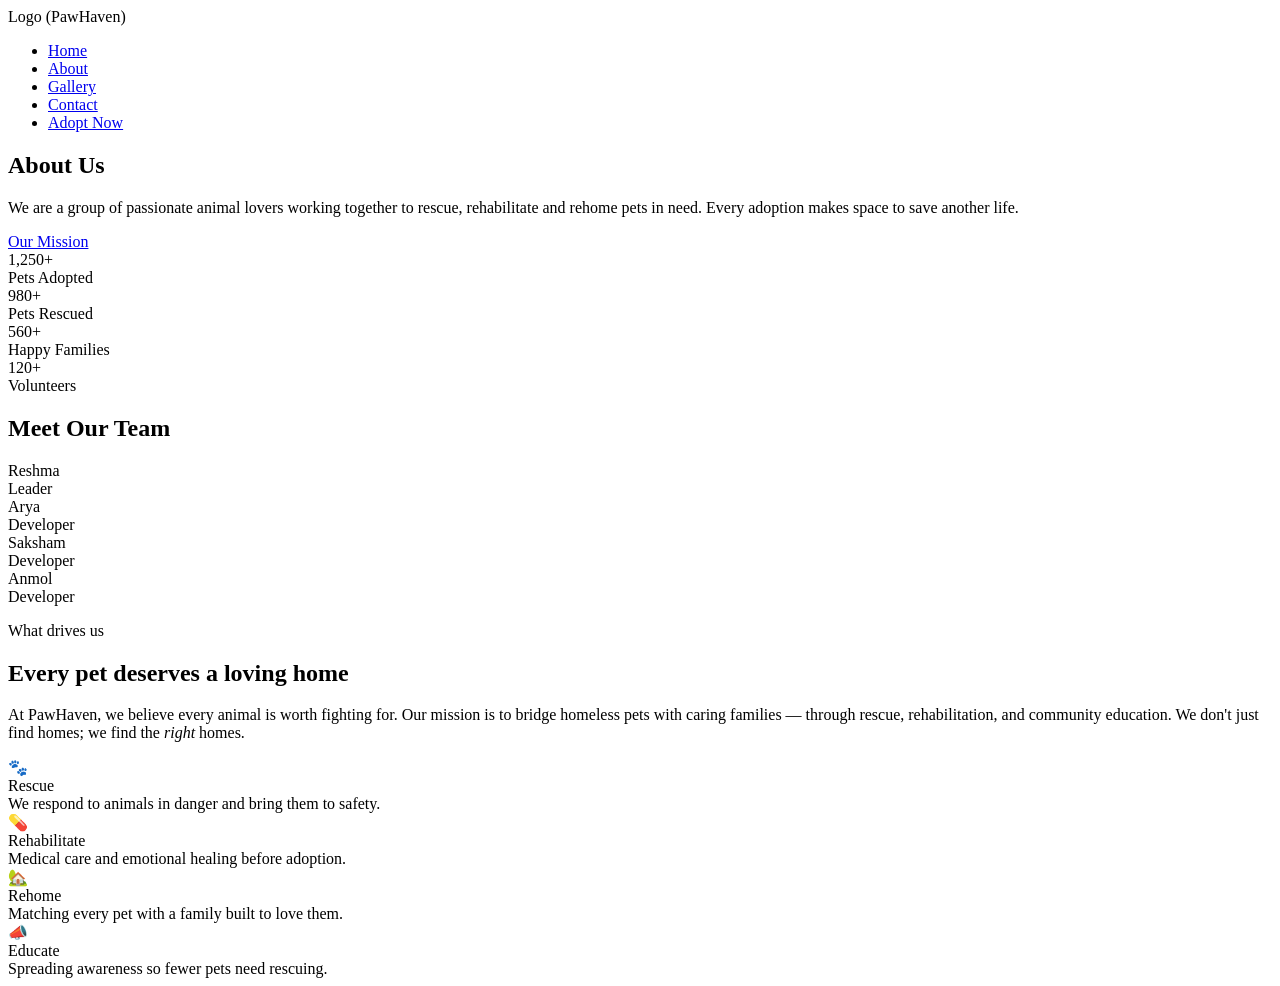
==== commit 3e383a8a: "Merge branch 'contact-page' of https://github.com/reshma-chapagain/PawHaven into contact-page" ====
--- a/about.html
+++ b/about.html
@@ -4,31 +4,21 @@
   <meta charset="UTF-8" />
   <meta name="viewport" content="width=device-width, initial-scale=1.0"/>
   <title>PawHaven – About Us</title>
-  <link rel = "stylesheet" href = "css/style.css">
-  <link rel="stylesheet" href="css/about.css"/>
+  <link href="https://fonts.googleapis.com/css2?family=Inter:wght@400;500;600&family=Playfair+Display:wght@700&display=swap" rel="stylesheet"/>
+  <link rel="stylesheet" href="css/ABOUT.css"/>
 </head>
 <body>
 
- <header>
-        <nav class="navbar">
-            <a href="index.html" class="logo">
-                <img src = "images/PawHavenLogo.png" alt = "PawHaven Logo">
-            </a>
-            <button class="hamburger" aria-label="Toggle navigation">
-                <span></span>
-                <span></span>
-                <span></span>
-            </button>
-            <ul class="nav-links">
-                <li><a href="index.html">Home</a></li>
-                <li><a href="about.html">About</a></li>
-                <li><a href="gallery.html">Gallery</a></li>
-                <li><a href="contact.html" class="btn-adopt">Adopt Now</a></li>
-            </ul>
-        </nav>
-    </header>
-
-
+<nav>
+  <span class="logo">Logo (PawHaven)</span>
+  <ul class="nav-links">
+    <li><a href="#">Home</a></li>
+    <li><a href="#" class="active">About</a></li>
+    <li><a href="#">Gallery</a></li>
+    <li><a href="#">Contact</a></li>
+    <li><a href="#" class="btn">Adopt Now</a></li>
+  </ul>
+</nav>
 
 <section class="hero">
   <div>
@@ -37,7 +27,7 @@
     <a href="#mission" class="btn">Our Mission</a>
   </div>
 
-  <img class="hero-photo" src="images/dog.jpg" alt="Rescued dog smiling at the camera"/>
+  <div class="circle"></div>
 
   <div class="stats" id="stats">
     <div class="stat s-pink"><div class="num" data-target="1250">0+</div><div class="lbl">Pets Adopted</div></div>
@@ -50,10 +40,10 @@
 <section class="team">
   <h2>Meet Our Team</h2>
   <div class="team-grid">
-    <div class="card"><img class="av" src="images/profile2.jpg" alt="Reshma"/><div class="info"><div class="name">Reshma</div><div class="role">Leader</div></div></div>
-    <div class="card"><img class="av" src="images/profile2.jpg" alt="Arya"/><div class="info"><div class="name">Arya</div><div class="role">Developer</div></div></div>
-    <div class="card"><img class="av" src="images/PROFILE.jpg" alt="Saksham"/><div class="info"><div class="name">Saksham</div><div class="role">Developer</div></div></div>
-    <div class="card"><img class="av" src="images/PROFILE.jpg" alt="Anmol"/><div class="info"><div class="name">Anmol</div><div class="role">Developer</div></div></div>
+    <div class="card"><div class="av av-pink"></div><div class="info"><div class="name">Reshma</div><div class="role">Leader</div></div></div>
+    <div class="card"><div class="av av-blue"></div><div class="info"><div class="name">Arya</div><div class="role">Developer</div></div></div>
+    <div class="card"><div class="av av-green"></div><div class="info"><div class="name">Saksham</div><div class="role">Developer</div></div></div>
+    <div class="card"><div class="av av-sand"></div><div class="info"><div class="name">Anmol</div><div class="role">Developer</div></div></div>
   </div>
 </section>
 
@@ -62,35 +52,36 @@
   <h2>Every pet deserves a loving home</h2>
   <p>At PawHaven, we believe every animal is worth fighting for. Our mission is to bridge homeless pets with caring families — through rescue, rehabilitation, and community education. We don't just find homes; we find the <em>right</em> homes.</p>
   <div class="pillars">
-    <div class="pillar"><div class="icon"><i class="fa-solid fa-paw"></i></div><div class="ptitle">Rescue</div><div class="pdesc">We respond to animals in danger and bring them to safety.</div></div>
-    <div class="pillar"><div class="icon"><i class="fa-solid fa-kit-medical"></i></div><div class="ptitle">Rehabilitate</div><div class="pdesc">Medical care and emotional healing before adoption.</div></div>
-    <div class="pillar"><div class="icon"><i class="fa-solid fa-house"></i></div><div class="ptitle">Rehome</div><div class="pdesc">Matching every pet with a family built to love them.</div></div>
-    <div class="pillar"><div class="icon"><i class="fa-solid fa-bullhorn"></i></div><div class="ptitle">Educate</div><div class="pdesc">Spreading awareness so fewer pets need rescuing.</div></div>
+    <div class="pillar"><div class="icon">🐾</div><div class="ptitle">Rescue</div><div class="pdesc">We respond to animals in danger and bring them to safety.</div></div>
+    <div class="pillar"><div class="icon">💊</div><div class="ptitle">Rehabilitate</div><div class="pdesc">Medical care and emotional healing before adoption.</div></div>
+    <div class="pillar"><div class="icon">🏡</div><div class="ptitle">Rehome</div><div class="pdesc">Matching every pet with a family built to love them.</div></div>
+    <div class="pillar"><div class="icon">📣</div><div class="ptitle">Educate</div><div class="pdesc">Spreading awareness so fewer pets need rescuing.</div></div>
   </div>
 </section>
 
-    <footer class="footer">
-        <a href="index.html" class="logo">
-            <img src="images/PawHavenLogo.png" alt="PawHaven Logo">
-        </a>
-        <p>&copy; 2026 PawHaven. All rights reserved.</p>
+<script>
+  let done = false;
+  new IntersectionObserver(([e]) => {
+    if (!e.isIntersecting || done) return;
+    done = true;
+    document.querySelectorAll('.num[data-target]').forEach((el, i) => {
+      const target = +el.dataset.target;
+      setTimeout(() => {
+        const t0 = performance.now();
+        (function tick(now) {
+          const p = Math.min((now - t0) / 1400, 1);
+          el.textContent = Math.round((1 - Math.pow(1 - p, 4)) * target).toLocaleString() + '+';
+          if (p < 1) requestAnimationFrame(tick);
+        })(t0);
+      }, i * 120);
+    });
+  }, { threshold: 0.3 }).observe(document.getElementById('stats'));
 
-        <ul class="footer-links">
-            <li><a href="index.html">Home</a></li>
-            <li><a href="about.html">About</a></li>
-            <li><a href="gallery.html">Gallery</a></li>
-            <li><a href="contact.html">Contact</a></li>
-        </ul>
+  document.querySelector('a[href="#mission"]').onclick = e => {
+    e.preventDefault();
+    document.getElementById('mission').scrollIntoView({ behavior: 'smooth' });
+  };
+</script>
 
-        <div class="footer-social">
-            <a href="#" aria-label="Facebook"> f</a>
-            <a href="#" aria-label="Instagram"> in</a>
-            <a href="#" aria-label="Twitter"> t</a>
-        </div>
-    </footer>
-
-<script src="js/about.js"></script>
-<script src = "js/main.js"></script>
-<script>document.getElementById('year').textContent = new Date().getFullYear();</script>
 </body>
 </html>
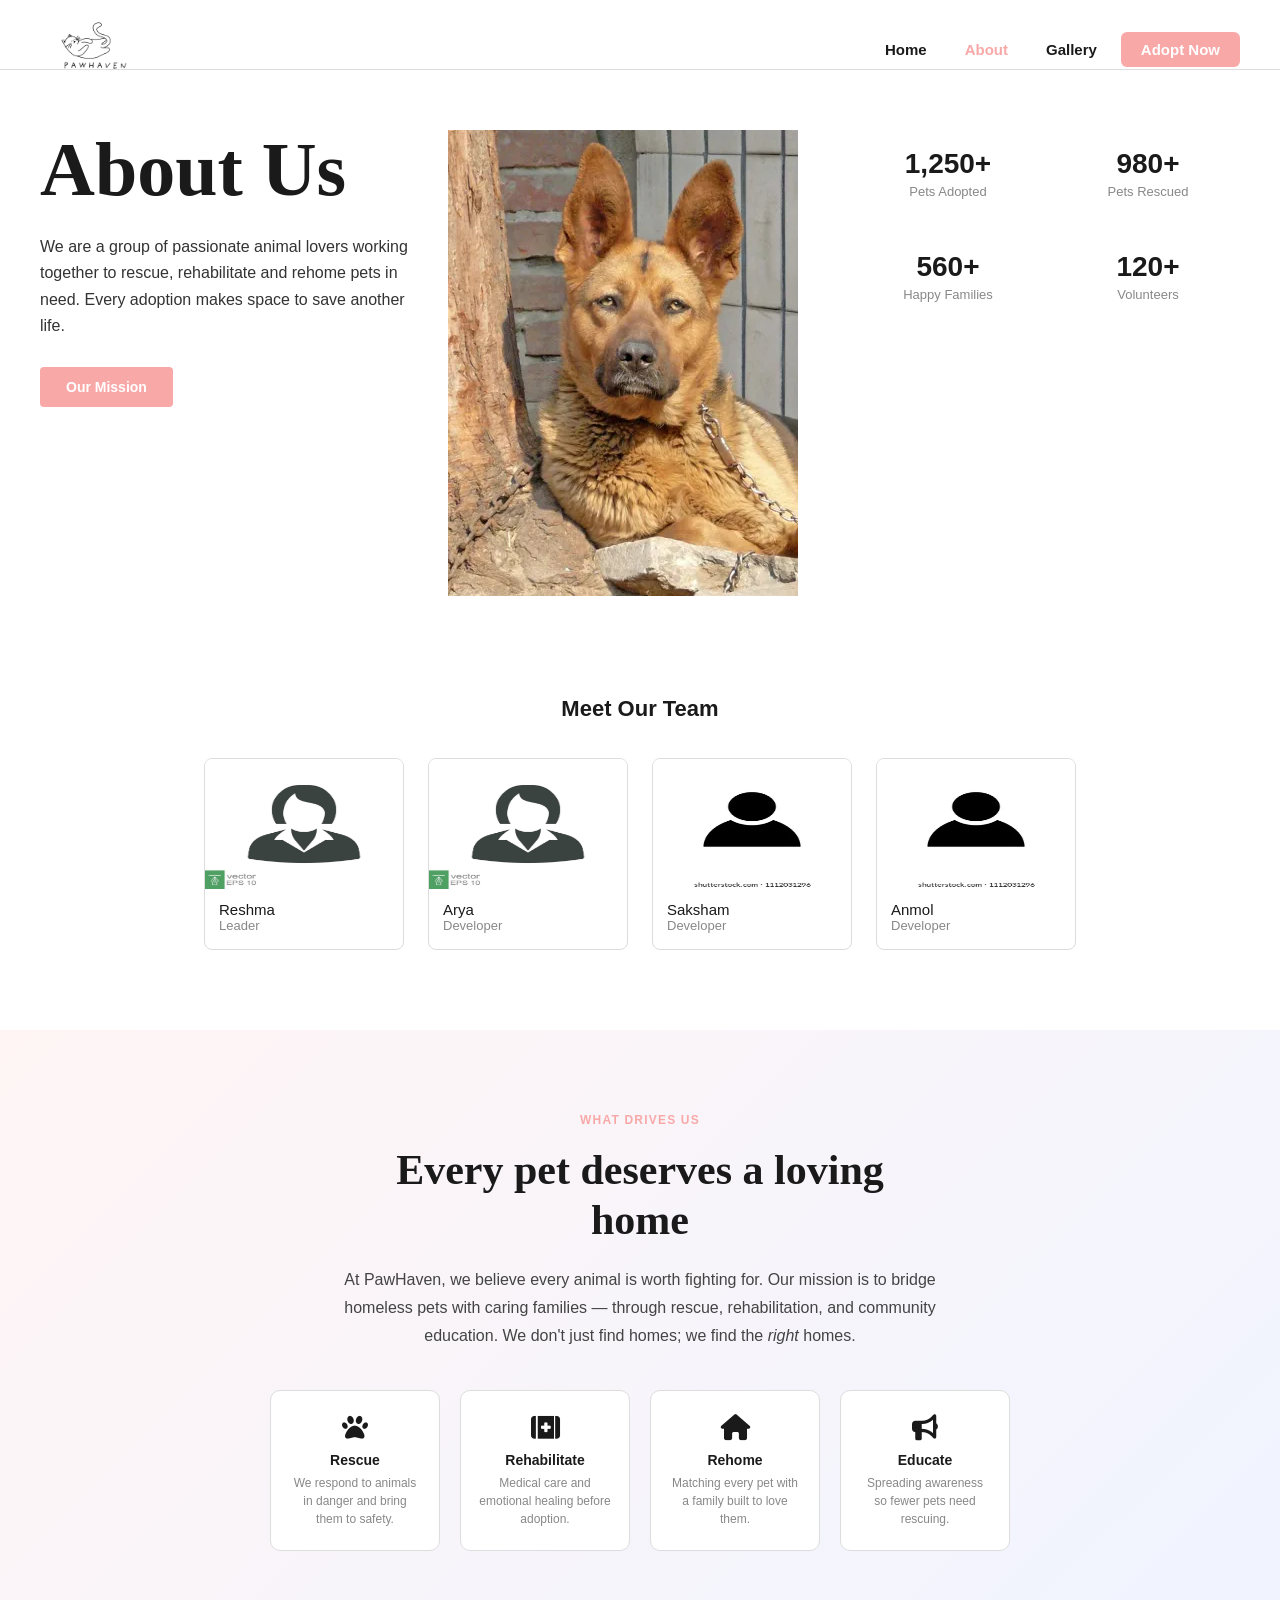
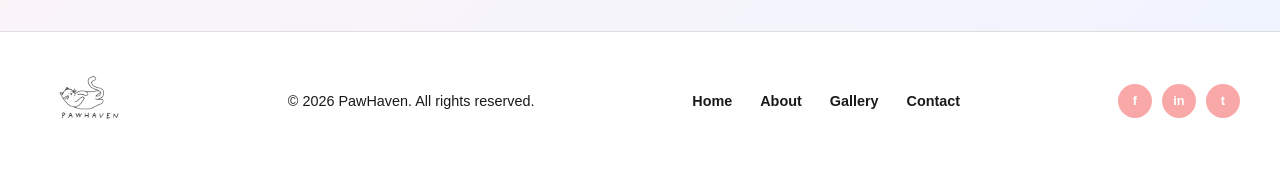
==== commit e80cc622: "fix: inline script and #year element removed" ====
--- a/about.html
+++ b/about.html
@@ -1,87 +1,146 @@
 <!DOCTYPE html>
 <html lang="en">
+
 <head>
   <meta charset="UTF-8" />
-  <meta name="viewport" content="width=device-width, initial-scale=1.0"/>
+  <meta name="viewport" content="width=device-width, initial-scale=1.0" />
   <title>PawHaven – About Us</title>
-  <link href="https://fonts.googleapis.com/css2?family=Inter:wght@400;500;600&family=Playfair+Display:wght@700&display=swap" rel="stylesheet"/>
-  <link rel="stylesheet" href="css/ABOUT.css"/>
+  <link rel="stylesheet" href="css/style.css">
+  <link rel="stylesheet" href="css/about.css" />
+  <link rel="stylesheet" href="https://cdnjs.cloudflare.com/ajax/libs/font-awesome/6.5.1/css/all.min.css">
 </head>
+
 <body>
 
-<nav>
-  <span class="logo">Logo (PawHaven)</span>
-  <ul class="nav-links">
-    <li><a href="#">Home</a></li>
-    <li><a href="#" class="active">About</a></li>
-    <li><a href="#">Gallery</a></li>
-    <li><a href="#">Contact</a></li>
-    <li><a href="#" class="btn">Adopt Now</a></li>
-  </ul>
-</nav>
+  <header>
+    <nav class="navbar">
+      <a href="index.html" class="logo">
+        <img src="images/PawHavenLogo.png" alt="PawHaven Logo">
+      </a>
+      <button class="hamburger" aria-label="Toggle navigation">
+        <span></span>
+        <span></span>
+        <span></span>
+      </button>
+      <ul class="nav-links">
+        <li><a href="index.html">Home</a></li>
+        <li><a href="about.html">About</a></li>
+        <li><a href="gallery.html">Gallery</a></li>
+        <li><a href="contact.html" class="btn-adopt">Adopt Now</a></li>
+      </ul>
+    </nav>
+  </header>
 
-<section class="hero">
-  <div>
-    <h1>About Us</h1>
-    <p>We are a group of passionate animal lovers working together to rescue, rehabilitate and rehome pets in need. Every adoption makes space to save another life.</p>
-    <a href="#mission" class="btn">Our Mission</a>
-  </div>
+  <section class="hero">
+    <div>
+      <h1>About Us</h1>
+      <p>We are a group of passionate animal lovers working together to rescue, rehabilitate and rehome pets in need.
+        Every adoption makes space to save another life.</p>
+      <a href="#mission" class="btn">Our Mission</a>
+    </div>
 
-  <div class="circle"></div>
+    <img class="hero-photo" src="images/dog.jpg" alt="Rescued dog smiling at the camera" />
 
-  <div class="stats" id="stats">
-    <div class="stat s-pink"><div class="num" data-target="1250">0+</div><div class="lbl">Pets Adopted</div></div>
-    <div class="stat s-blue"><div class="num" data-target="980">0+</div><div class="lbl">Pets Rescued</div></div>
-    <div class="stat s-green"><div class="num" data-target="560">0+</div><div class="lbl">Happy Families</div></div>
-    <div class="stat s-sand"><div class="num" data-target="120">0+</div><div class="lbl">Volunteers</div></div>
-  </div>
-</section>
+    <div class="stats" id="stats">
+      <div class="stat s-pink">
+        <div class="num" data-target="1250">0+</div>
+        <div class="lbl">Pets Adopted</div>
+      </div>
+      <div class="stat s-blue">
+        <div class="num" data-target="980">0+</div>
+        <div class="lbl">Pets Rescued</div>
+      </div>
+      <div class="stat s-green">
+        <div class="num" data-target="560">0+</div>
+        <div class="lbl">Happy Families</div>
+      </div>
+      <div class="stat s-sand">
+        <div class="num" data-target="120">0+</div>
+        <div class="lbl">Volunteers</div>
+      </div>
+    </div>
+  </section>
 
-<section class="team">
-  <h2>Meet Our Team</h2>
-  <div class="team-grid">
-    <div class="card"><div class="av av-pink"></div><div class="info"><div class="name">Reshma</div><div class="role">Leader</div></div></div>
-    <div class="card"><div class="av av-blue"></div><div class="info"><div class="name">Arya</div><div class="role">Developer</div></div></div>
-    <div class="card"><div class="av av-green"></div><div class="info"><div class="name">Saksham</div><div class="role">Developer</div></div></div>
-    <div class="card"><div class="av av-sand"></div><div class="info"><div class="name">Anmol</div><div class="role">Developer</div></div></div>
-  </div>
-</section>
+  <section class="team">
+    <h2>Meet Our Team</h2>
+    <div class="team-grid">
+      <div class="card"><img class="av" src="images/profile2.jpg" alt="Reshma" />
+        <div class="info">
+          <div class="name">Reshma</div>
+          <div class="role">Leader</div>
+        </div>
+      </div>
+      <div class="card"><img class="av" src="images/profile2.jpg" alt="Arya" />
+        <div class="info">
+          <div class="name">Arya</div>
+          <div class="role">Developer</div>
+        </div>
+      </div>
+      <div class="card"><img class="av" src="images/PROFILE.jpg" alt="Saksham" />
+        <div class="info">
+          <div class="name">Saksham</div>
+          <div class="role">Developer</div>
+        </div>
+      </div>
+      <div class="card"><img class="av" src="images/PROFILE.jpg" alt="Anmol" />
+        <div class="info">
+          <div class="name">Anmol</div>
+          <div class="role">Developer</div>
+        </div>
+      </div>
+    </div>
+  </section>
 
-<section id="mission">
-  <p class="eye">What drives us</p>
-  <h2>Every pet deserves a loving home</h2>
-  <p>At PawHaven, we believe every animal is worth fighting for. Our mission is to bridge homeless pets with caring families — through rescue, rehabilitation, and community education. We don't just find homes; we find the <em>right</em> homes.</p>
-  <div class="pillars">
-    <div class="pillar"><div class="icon">🐾</div><div class="ptitle">Rescue</div><div class="pdesc">We respond to animals in danger and bring them to safety.</div></div>
-    <div class="pillar"><div class="icon">💊</div><div class="ptitle">Rehabilitate</div><div class="pdesc">Medical care and emotional healing before adoption.</div></div>
-    <div class="pillar"><div class="icon">🏡</div><div class="ptitle">Rehome</div><div class="pdesc">Matching every pet with a family built to love them.</div></div>
-    <div class="pillar"><div class="icon">📣</div><div class="ptitle">Educate</div><div class="pdesc">Spreading awareness so fewer pets need rescuing.</div></div>
-  </div>
-</section>
+  <section id="mission">
+    <p class="eye">What drives us</p>
+    <h2>Every pet deserves a loving home</h2>
+    <p>At PawHaven, we believe every animal is worth fighting for. Our mission is to bridge homeless pets with caring
+      families — through rescue, rehabilitation, and community education. We don't just find homes; we find the
+      <em>right</em> homes.</p>
+    <div class="pillars">
+      <div class="pillar">
+        <div class="icon"><i class="fa-solid fa-paw"></i></div>
+        <div class="ptitle">Rescue</div>
+        <div class="pdesc">We respond to animals in danger and bring them to safety.</div>
+      </div>
+      <div class="pillar">
+        <div class="icon"><i class="fa-solid fa-kit-medical"></i></div>
+        <div class="ptitle">Rehabilitate</div>
+        <div class="pdesc">Medical care and emotional healing before adoption.</div>
+      </div>
+      <div class="pillar">
+        <div class="icon"><i class="fa-solid fa-house"></i></div>
+        <div class="ptitle">Rehome</div>
+        <div class="pdesc">Matching every pet with a family built to love them.</div>
+      </div>
+      <div class="pillar">
+        <div class="icon"><i class="fa-solid fa-bullhorn"></i></div>
+        <div class="ptitle">Educate</div>
+        <div class="pdesc">Spreading awareness so fewer pets need rescuing.</div>
+      </div>
+    </div>
+  </section>
 
-<script>
-  let done = false;
-  new IntersectionObserver(([e]) => {
-    if (!e.isIntersecting || done) return;
-    done = true;
-    document.querySelectorAll('.num[data-target]').forEach((el, i) => {
-      const target = +el.dataset.target;
-      setTimeout(() => {
-        const t0 = performance.now();
-        (function tick(now) {
-          const p = Math.min((now - t0) / 1400, 1);
-          el.textContent = Math.round((1 - Math.pow(1 - p, 4)) * target).toLocaleString() + '+';
-          if (p < 1) requestAnimationFrame(tick);
-        })(t0);
-      }, i * 120);
-    });
-  }, { threshold: 0.3 }).observe(document.getElementById('stats'));
+  <footer class="footer">
+    <a href="index.html" class="logo">
+      <img src="images/PawHavenLogo.png" alt="PawHaven Logo">
+    </a>
+    <p>&copy; 2026 PawHaven. All rights reserved.</p>
+    <ul class="footer-links">
+      <li><a href="index.html">Home</a></li>
+      <li><a href="about.html">About</a></li>
+      <li><a href="gallery.html">Gallery</a></li>
+      <li><a href="contact.html">Contact</a></li>
+    </ul>
+    <div class="footer-social">
+      <a href="#" aria-label="Facebook">f</a>
+      <a href="#" aria-label="Instagram">in</a>
+      <a href="#" aria-label="Twitter">t</a>
+    </div>
+  </footer>
 
-  document.querySelector('a[href="#mission"]').onclick = e => {
-    e.preventDefault();
-    document.getElementById('mission').scrollIntoView({ behavior: 'smooth' });
-  };
-</script>
+  <script src="js/about.js"></script>
+  <script src="js/main.js"></script>
+</body>
 
-</body>
-</html>
+</html>
--- a/css/style.css
+++ b/css/style.css
@@ -0,0 +1,297 @@
+/*
+   PAWHAVEN — Shared Stylesheet
+    */
+
+/* ── Variables ── */
+:root {
+  --pink: #F4A8A8;
+  --pink-dark: #e08585;
+  --pink-light: #fde8e8;
+  --black: #111111;
+  --gray: #888888;
+  --border: #cccccc;
+  --white: #ffffff;
+}
+
+/* ── Reset ── */
+* {
+  box-sizing: border-box;
+  margin: 0;
+  padding: 0;
+}
+
+body {
+  font-family: Arial, Helvetica, sans-serif;
+  color: var(--black);
+}
+
+a {
+  text-decoration: none;
+  color: inherit;
+}
+
+ul {
+  list-style: none;
+}
+
+img {
+  max-width: 100%;
+  display: block;
+}
+
+/* ── Navbar ── */
+.navbar {
+  display: flex;
+  align-items: center;
+  justify-content: space-between;
+  padding: 0 40px;
+  height: 70px;
+  border-bottom: 1px solid var(--border);
+  position: sticky;
+  top: 0;
+  background: var(--white);
+  z-index: 100;
+}
+
+.navbar .logo {
+  background: none;
+  padding: 0;
+  
+}
+
+.nav-links {
+  display: flex;
+  align-items: center;
+  gap: 8px;
+}
+
+.nav-links a {
+  padding: 8px 16px;
+  font-weight: 600;
+  font-size: 0.95rem;
+  transition: color 0.2s;
+}
+
+.nav-links a:hover,
+.nav-links a.active {
+  color: var(--pink);
+}
+
+.nav-links .btn-adopt {
+  background: var(--pink);
+  color: var(--white);
+  padding: 9px 20px;
+  border-radius: 6px;
+  font-weight: 700;
+  transition: background 0.2s;
+}
+
+.nav-links .btn-adopt:hover {
+  background: var(--pink-dark);
+}
+.navbar .logo img {
+  height: 99px;
+  width: auto;
+  display: block;
+}
+
+.hamburger {
+  display: none;
+  flex-direction: column;
+  gap: 5px;
+  cursor: pointer;
+  background: none;
+  border: none;
+}
+
+.hamburger span {
+  display: block;
+  width: 24px;
+  height: 2px;
+  background: var(--black);
+  border-radius: 2px;
+}
+
+/* ── Buttons ── */
+.btn {
+  display: inline-block;
+  padding: 11px 26px;
+  font-family: Arial, Helvetica, sans-serif;
+  font-weight: 700;
+  font-size: 1rem;
+  border-radius: 6px;
+  cursor: pointer;
+  border: 2px solid transparent;
+  transition: all 0.2s;
+}
+
+.btn-primary {
+  background: var(--pink);
+  color: var(--white);
+  border-color: var(--pink);
+}
+
+.btn-primary:hover {
+  background: var(--pink-dark);
+  border-color: var(--pink-dark);
+}
+
+.btn-outline {
+  background: transparent;
+  color: var(--black);
+  border-color: var(--black);
+}
+
+.btn-outline:hover {
+  background: var(--black);
+  color: var(--white);
+}
+
+/* ── Pet Card ── */
+.pet-card {
+  border: 1px solid var(--border);
+  border-radius: 10px;
+  overflow: hidden;
+  transition: transform 0.2s, box-shadow 0.2s;
+}
+
+.pet-card:hover {
+  transform: translateY(-4px);
+  box-shadow: 0 6px 20px rgba(244, 168, 168, 0.35);
+}
+
+.pet-card img {
+  width: 100%;
+  height: 160px;
+  object-fit: cover;
+  background: var(--pink-light);
+}
+
+.pet-card .card-body {
+  padding: 12px 14px;
+}
+
+.pet-card .card-name {
+  font-weight: 700;
+  font-size: 1rem;
+}
+
+.pet-card .card-info {
+  font-size: 0.85rem;
+  color: var(--gray);
+  margin-bottom: 10px;
+}
+
+.pet-card .card-btn {
+  display: block;
+  text-align: center;
+  padding: 7px;
+  background: var(--pink);
+  color: var(--white);
+  border-radius: 6px;
+  font-weight: 700;
+  font-size: 0.85rem;
+  transition: background 0.2s;
+}
+
+.pet-card .card-btn:hover {
+  background: var(--pink-dark);
+}
+
+/* ── Footer ── */
+.footer {
+  border-top: 1px solid var(--border);
+  padding: 24px 40px;
+  display: flex;
+  align-items: center;
+  justify-content: space-between;
+  flex-wrap: wrap;
+  gap: 16px;
+  font-size: 0.9rem;
+}
+
+.footer .logo {
+  background: none;
+  padding: 0;
+  
+}
+
+.footer-links {
+  display: flex;
+  gap: 28px;
+}
+
+.footer-links a {
+  font-weight: 600;
+  transition: color 0.2s;
+}
+
+.footer-links a:hover {
+  color: var(--pink);
+}
+
+.footer-social {
+  display: flex;
+  gap: 10px;
+}
+
+.footer-social a {
+  width: 34px;
+  height: 34px;
+  border-radius: 50%;
+  background: var(--pink);
+  color: var(--white);
+  display: flex;
+  align-items: center;
+  justify-content: center;
+  font-size: 0.8rem;
+  font-weight: 700;
+  transition: background 0.2s;
+}
+
+.footer-social a:hover {
+  background: var(--pink-dark);
+}
+
+.footer .logo img{
+  height: 90px;
+  width: auto;
+  display: block;
+}
+
+/* ── Mobile ── */
+@media (max-width: 768px) {
+  .navbar {
+    padding: 0 20px;
+  }
+
+  .nav-links {
+    display: none;
+    position: absolute;
+    top: 70px;
+    left: 0;
+    right: 0;
+    background: var(--white);
+    flex-direction: column;
+    padding: 16px 20px;
+    border-bottom: 1px solid var(--border);
+    gap: 10px;
+  }
+  .nav-links .btn-adopt {
+    margin-top: 6px;
+  }
+  .nav-links.open {
+    display: flex;
+  }
+
+  .hamburger {
+    display: flex;
+  }
+
+  .footer {
+    flex-direction: column;
+    align-items: center;
+    text-align: center;
+    padding: 20px;
+  }
+}
--- a/css/about.css
+++ b/css/about.css
@@ -0,0 +1,64 @@
+*, *::before, *::after { box-sizing: border-box; margin: 0; padding: 0; }
+
+:root { --pink: #F9A8A8; --muted: #888; --border: #ddd; }
+
+body { font-family: 'Inter', sans-serif; color: #1a1a1a; }
+
+/* NAV */
+nav { display: flex; align-items: center; justify-content: space-between; flex-wrap: wrap; gap: 12px; padding: 20px 40px; border-bottom: 1px solid var(--border); }
+.logo { background: var(--pink); color: #fff; padding: 10px 22px; border-radius: 4px; font-size: 14px; }
+.nav-links { display: flex; align-items: center; gap: 10px; list-style: none; flex-wrap: wrap; }
+.nav-links a { text-decoration: none; color: inherit; padding: 8px 14px; font-size: 15px; transition: color .2s; }
+.nav-links a:hover, .nav-links a.active { color: var(--pink); }
+.btn { background: var(--pink); color: #fff; padding: 10px 24px; border-radius: 4px; font-size: 14px; text-decoration: none; transition: opacity .2s; }
+.btn:hover { opacity: .85; }
+
+/* HERO */
+.hero { display: grid; grid-template-columns: 1fr 1fr 1fr; gap: 24px; padding: 60px 40px 40px; align-items: start; }
+.hero h1 { font-family: 'Playfair Display', serif; font-size: clamp(48px, 6vw, 76px); line-height: 1.05; margin-bottom: 24px; }
+.hero p { font-size: 16px; line-height: 1.65; color: #333; margin-bottom: 28px; }
+.circle { width: 280px; height: 280px; border-radius: 50%; background: var(--pink); margin: auto; }
+
+/* STATS */
+.stats { display: grid; grid-template-columns: 1fr 1fr; gap: 16px; }
+.stat { border-radius: 8px; padding: 18px 16px; text-align: center; }
+.stat .num { font-size: 28px; font-weight: 700; }
+.stat .lbl { font-size: 13px; color: var(--muted); margin-top: 4px; }
+
+/* TEAM */
+.team { padding: 60px 40px 80px; text-align: center; }
+.team h2 { font-size: 22px; font-weight: 600; margin-bottom: 36px; }
+.team-grid { display: flex; justify-content: center; gap: 24px; flex-wrap: wrap; }
+.card { width: 200px; border: 1px solid var(--border); border-radius: 8px; overflow: hidden; text-align: left; transition: transform .25s, box-shadow .25s, border-color .25s; }
+.card:hover { transform: translateY(-6px); box-shadow: 0 12px 28px rgba(0,0,0,.1); border-color: var(--pink); }
+.card .av { width: 100%; height: 130px; transition: filter .25s; }
+.card:hover .av { filter: brightness(1.07); }
+.card .info { padding: 12px 14px 16px; }
+.card .name { font-size: 15px; font-weight: 500; }
+.card .role { font-size: 13px; color: var(--muted); }
+
+/* MISSION */
+#mission { background: linear-gradient(135deg, #fff5f5, #f0f4ff); padding: 80px 40px; text-align: center; scroll-margin-top: 20px; }
+#mission .eye { font-size: 12px; font-weight: 600; letter-spacing: .1em; text-transform: uppercase; color: var(--pink); margin-bottom: 14px; }
+#mission h2 { font-family: 'Playfair Display', serif; font-size: clamp(28px, 4vw, 42px); max-width: 560px; margin: 0 auto 20px; line-height: 1.2; }
+#mission p { font-size: 16px; color: #444; line-height: 1.75; max-width: 600px; margin: 0 auto 40px; }
+.pillars { display: flex; justify-content: center; gap: 20px; flex-wrap: wrap; }
+.pillar { background: #fff; border: 1px solid var(--border); border-radius: 10px; padding: 22px 18px; width: 170px; text-align: center; transition: transform .2s, box-shadow .2s; }
+.pillar:hover { transform: translateY(-4px); box-shadow: 0 8px 20px rgba(0,0,0,.08); }
+.pillar .icon { font-size: 26px; margin-bottom: 8px; }
+.pillar .ptitle { font-size: 14px; font-weight: 600; margin-bottom: 6px; }
+.pillar .pdesc { font-size: 12px; color: var(--muted); line-height: 1.5; }
+
+/* RESPONSIVE */
+@media (max-width: 860px) {
+  nav { padding: 16px 20px; }
+  .hero { grid-template-columns: 1fr; padding: 40px 24px; gap: 36px; }
+  .circle { width: 200px; height: 200px; }
+  .team { padding: 40px 20px 60px; }
+  .card { width: calc(50% - 12px); }
+  #mission { padding: 60px 24px; }
+}
+@media (max-width: 480px) {
+  .card { width: 100%; max-width: 280px; }
+  .nav-links a { padding: 6px 8px; font-size: 13px; }
+}
